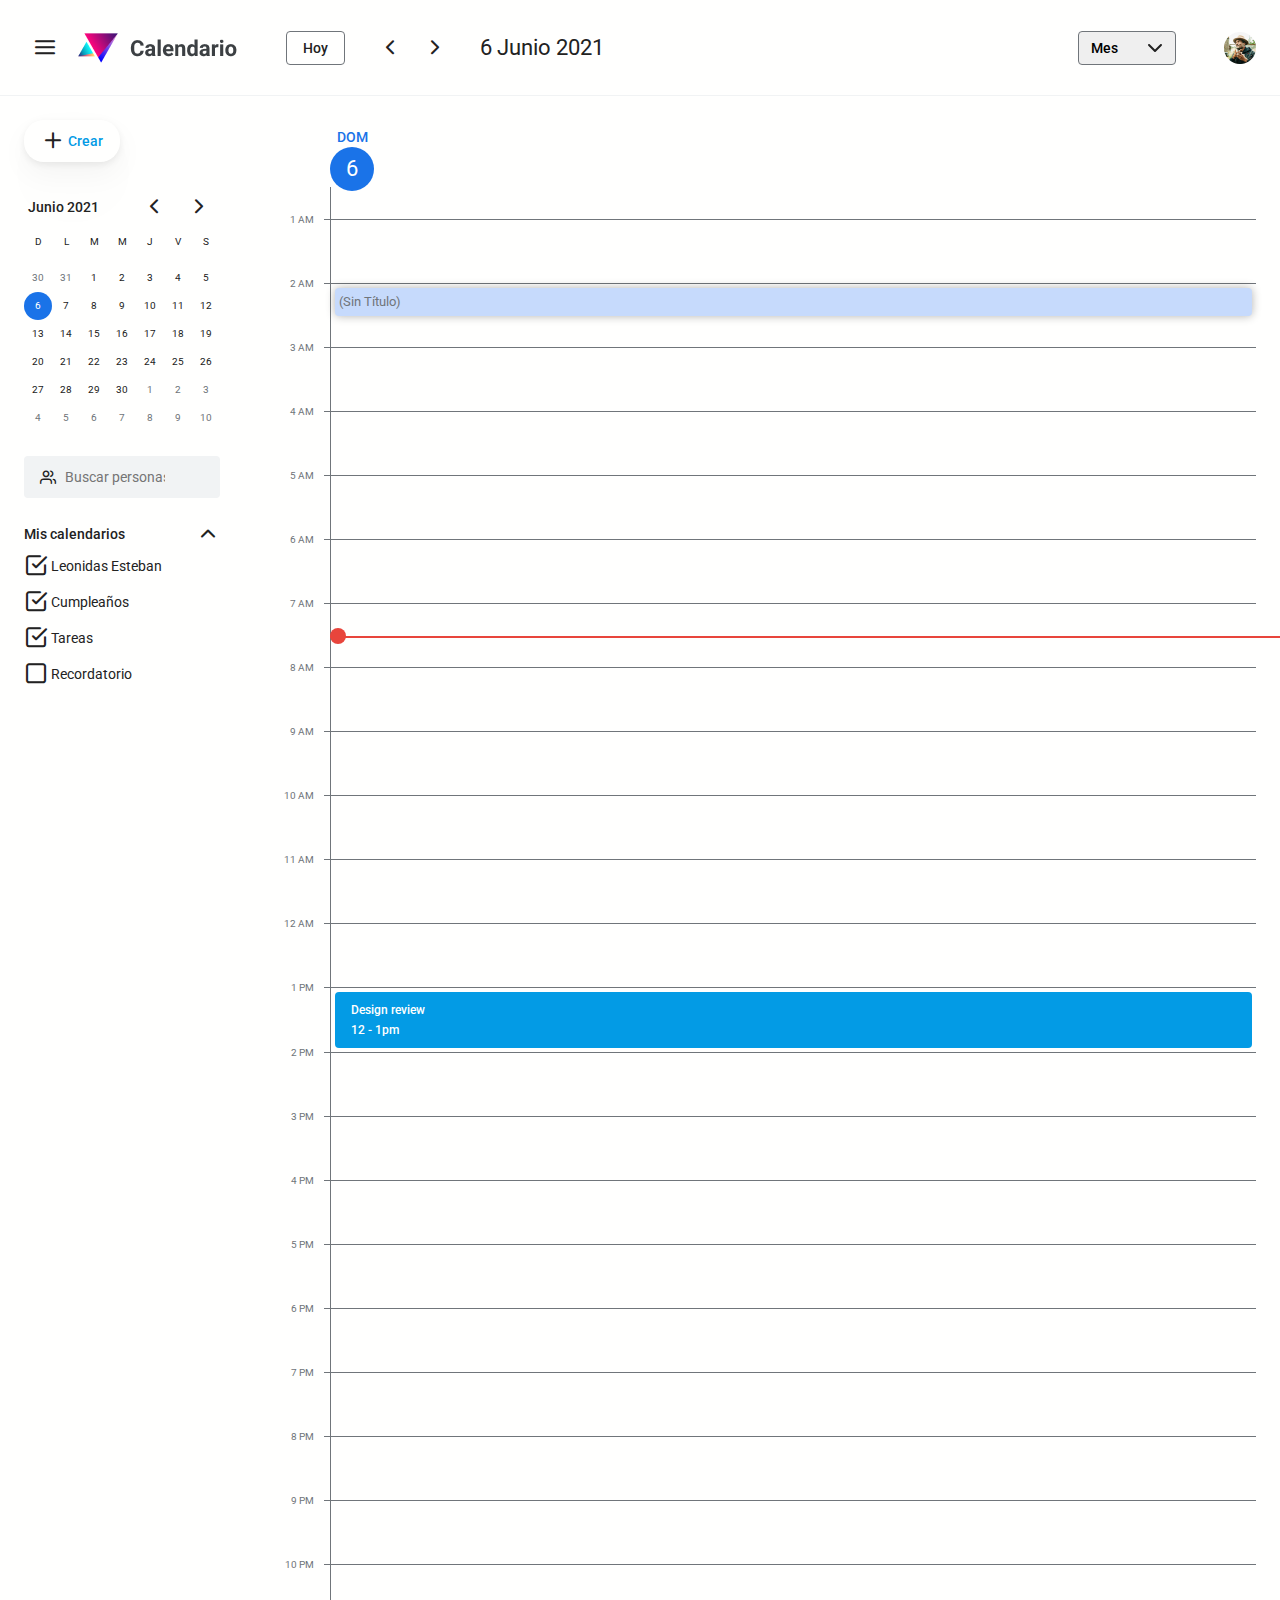
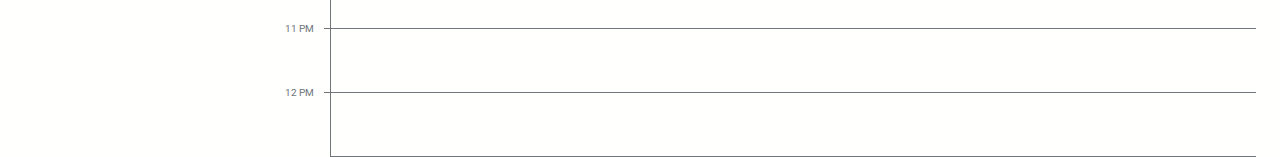
==== html/domingo.html @ 1898d638 "Calendar day" ====
<!DOCTYPE html>
<html lang="es">

<head>
  <meta charset="UTF-8">
  <meta http-equiv="X-UA-Compatible" content="IE=edge">
  <meta name="viewport" content="width=device-width, initial-scale=1.0">
  <link rel="stylesheet" href="../css/index.css">
  <link rel="preconnect" href="https://fonts.googleapis.com">
  <link rel="preconnect" href="https://fonts.gstatic.com" crossorigin>
  <link href="https://fonts.googleapis.com/css2?family=Roboto:wght@400;500&display=swap" rel="stylesheet">
  <title>Google Calendar</title>
</head>

<body>
  <div class="page">
    <header class="header">
      <div class="header-primary">
        <div class="header-logo">
          <button class="button is-compact">
            <i class="icon-hamburguerButton"></i>
          </button>
          <a href="/" aria-current="page" aria-label="Calendar" tabindex="-1">
            <img src="../image/logo.png" alt="Logotipo">
          </a>
        </div>
        <div class="calendarStatus">
          <button class="button is-secondary">Hoy</button>
          <span class="calendarStatus-navigation">
            <a href="#" class="button is-compact" aria-label="Semana anterior">
              <i class="icon-chevronLeft" aria-hidden="true"></i>
            </a>
            <a href="#" class="button is-compact" aria-label="Siguiente semana">
              <i class="icon-chevronRight" aria-hidden="true"></i>
            </a>
          </span>
          <time class="calendarStatus-date" datetime="06-06-2021">6 Junio 2021</time>
        </div>
      </div>
      <div class="header-secondary">
        <select class="select" name="" id="">
          <option value="" selected>Mes</option>
          <option value="">Semana</option>
        </select>
        <a href="#user">
          <img src="../image/user.png" alt="Usuario">
        </a>
      </div>
    </header>
    <div class="sidebar">
      <button class="button is-rounded is-shadowed">
        <i class="icon-plus"></i>
        <span>Crear</span>
      </button>
      <div class="miniCalendar" aria-label="Calendario de navegación">
        <div class="miniCalendar-status">
          <time class="miniCalendar-date" datetime="2021-06m">Junio 2021</time>
          <div class="miniCalendar-navigation">
            <a class="button is-compact" href="#prevMonth" aria-label="Mes anterior">
              <i class="icon-chevronLeft" aria-hidden="true"></i>
            </a>
            <a class="button is-compact" href="#nextMonth" aria-label="Mes siguiente">
              <i class="icon-chevronRight" aria-hidden="true"></i>
            </a>
          </div>
        </div>
        <div class="miniCalendar-header">
          <span class="miniCalendar-weekDay">D</span>
          <span class="miniCalendar-weekDay">L</span>
          <span class="miniCalendar-weekDay">M</span>
          <span class="miniCalendar-weekDay">M</span>
          <span class="miniCalendar-weekDay">J</span>
          <span class="miniCalendar-weekDay">V</span>
          <span class="miniCalendar-weekDay">S</span>
        </div>
        <div class="miniCalendar-month">
          <div class="miniCalendar-monthDay is-inactive">30</div>
          <div class="miniCalendar-monthDay is-inactive">31</div>
          <div class="miniCalendar-monthDay">1</div>
          <div class="miniCalendar-monthDay">2</div>
          <div class="miniCalendar-monthDay">3</div>
          <div class="miniCalendar-monthDay">4</div>
          <div class="miniCalendar-monthDay">5</div>
          <div class="miniCalendar-monthDay is-selected">6</div>
          <div class="miniCalendar-monthDay">7</div>
          <div class="miniCalendar-monthDay">8</div>
          <div class="miniCalendar-monthDay">9</div>
          <div class="miniCalendar-monthDay">10</div>
          <div class="miniCalendar-monthDay">11</div>
          <div class="miniCalendar-monthDay">12</div>
          <div class="miniCalendar-monthDay">13</div>
          <div class="miniCalendar-monthDay">14</div>
          <div class="miniCalendar-monthDay">15</div>
          <div class="miniCalendar-monthDay">16</div>
          <div class="miniCalendar-monthDay">17</div>
          <div class="miniCalendar-monthDay">18</div>
          <div class="miniCalendar-monthDay">19</div>
          <div class="miniCalendar-monthDay">20</div>
          <div class="miniCalendar-monthDay">21</div>
          <div class="miniCalendar-monthDay">22</div>
          <div class="miniCalendar-monthDay">23</div>
          <div class="miniCalendar-monthDay">24</div>
          <div class="miniCalendar-monthDay">25</div>
          <div class="miniCalendar-monthDay">26</div>
          <div class="miniCalendar-monthDay">27</div>
          <div class="miniCalendar-monthDay">28</div>
          <div class="miniCalendar-monthDay">29</div>
          <div class="miniCalendar-monthDay">30</div>
          <div class="miniCalendar-monthDay is-inactive">1</div>
          <div class="miniCalendar-monthDay is-inactive">2</div>
          <div class="miniCalendar-monthDay is-inactive">3</div>
          <div class="miniCalendar-monthDay is-inactive">4</div>
          <div class="miniCalendar-monthDay is-inactive">5</div>
          <div class="miniCalendar-monthDay is-inactive">6</div>
          <div class="miniCalendar-monthDay is-inactive">7</div>
          <div class="miniCalendar-monthDay is-inactive">8</div>
          <div class="miniCalendar-monthDay is-inactive">9</div>
          <div class="miniCalendar-monthDay is-inactive">10</div>
        </div>
      </div>
      <form class="search" role="search" aria-label="Buscar personas">
        <i class="icon-users" aria-hidden="true"></i>
        <input type="search" placeholder="Buscar personas">
      </form>
      <div class="calendars">
        <div class="calendars-header">
          <span>Mis calendarios</span>
          <i class="icon-chevronUp"></i>
        </div>
        <div class="calendars-list">
          <div class="calendars-check">
            <i class="icon-checkSquare"></i>
            <span>Leonidas Esteban</span>
          </div>
          <div class="calendars-check">
            <i class="icon-checkSquare"></i>
            <span>Cumpleaños</span>
          </div>
          <div class="calendars-check">
            <i class="icon-checkSquare"></i>
            <span>Tareas</span>
          </div>
          <div class="calendars-check">
            <i class="icon-check"></i>
            <span>Recordatorio</span>
          </div>
        </div>
      </div>
    </div>
    <main class="calendar">
      <div class="currentTime line"></div>
      <div class="calendar-day">
        <span></span>
        <h2 class="calendarDay is-selected">
          <a href="#" aria-label="Domingo 6 de Junio">
            <time datetime="2021-06-10">
              <span>DOM</span> <br>
              <span>6</span>
            </time>
          </a>
        </h2>
        <span class="hourCell">1 AM</span>
        <div class="taskCell"></div>
        <span class="hourCell">2 AM</span>
        <div class="taskCell is-active"></div>
        <span class="hourCell">3 AM</span>
        <div class="taskCell"></div>
        <span class="hourCell">4 AM</span>
        <div class="taskCell"></div>
        <span class="hourCell">5 AM</span>
        <div class="taskCell">
        </div>
        <span class="hourCell">6 AM</span>
        <div class="taskCell"></div>
        <span class="hourCell">7 AM</span>
        <div class="taskCell"></div>
        <span class="hourCell">8 AM</span>
        <div class="taskCell"></div>
        <span class="hourCell">9 AM</span>
        <div class="taskCell">

        </div>
        <span class="hourCell">10 AM</span>
        <div class="taskCell"></div>
        <span class="hourCell">11 AM</span>
        <div class="taskCell"></div>
        <span class="hourCell">12 AM</span>
        <div class="taskCell"></div>
        <span class="hourCell">1 PM</span>
        <div class="taskCell">
          <div tabindex="0" class="task tasks" aria-label="de 12:00 a 13:00, Design review">
            <p>Design review</p>
            <p>
              <time datetime="13:00">12<time> - <time datetime="14:00">1pm</time>
            </p>
          </div>
        </div>
        <span class="hourCell">2 PM</span>
        <div class="taskCell"></div>
        <span class="hourCell">3 PM</span>
        <div class="taskCell"></div>
        <span class="hourCell">4 PM</span>
        <div class="taskCell"></div>
        <span class="hourCell">5 PM</span>
        <div class="taskCell"></div>
        <span class="hourCell">6 PM</span>
        <div class="taskCell"></div>
        <span class="hourCell">7 PM</span>
        <div class="taskCell"></div>
        <span class="hourCell">8 PM</span>
        <div class="taskCell"></div>
        <span class="hourCell">9 PM</span>
        <div class="taskCell"></div>
        <span class="hourCell">10 PM</span>
        <div class="taskCell"></div>
        <span class="hourCell">11 PM</span>
        <div class="taskCell"></div>
        <span class="hourCell">12 PM</span>
        <div class="taskCell"></div>
      </div>
    </main>
    <dialog class="modal">
      <form action="" class="createTask">
        <div class="input is-outstanding">
          <div class="input-body">
            <input name="title" type="text" placeholder="Añadir un titulo" required>
          </div>
        </div>
        <div class="input">
          <i class="icon-clock"></i>
          <div class="input-body">
            <input type="date" name="date" required>
            <input type="time" name="time-start" required>
            <input type="time" name="time-end" required>
          </div>
        </div>

        <div class="input">
          <i class="icon-users"></i>
          <div class="input-body">
            <input type="text" list="guests" name="guests" placeholder="Agregar invitados" required>
            <datalist id="guests">
              <option value="Leonidas"></option>
              <option value="Carlos"></option>
              <option value="Miguel"></option>
              <option value="Sandra"></option>
              <option value="Cristopher"></option>
            </datalist>
          </div>
        </div>
        <div class="input">
          <i class="icon-gps"></i>
          <div class="input-body">
            <input type="text" name="location" placeholder="Agregar ubicación" required>
          </div>
        </div>
        <div class="input">
          <i class="icon-text"></i>
          <div class="input-body">
            <input type="file" multiple>
          </div>
        </div>
        <div class="input">
          <i class="icon-text"></i>
          <div class="input-body">
            <textarea name="description" placeholder="Agregar descripcion" id="" cols="40" rows="2"></textarea>
          </div>
        </div>
      </form>
      <div class="modal-actions">
        <button id="close-modal" class="button">
          Cancelar
        </button>
        <button class="button is-primary">
          Guardar
        </button>
      </div>
    </dialog>
  </div>
  <script src="../js/app.js" type="module"></script>
</body>

</html>
---- css/index.css ----
@import "./global.css";
@import "./icon.css";
@import "./page.css";
@import "./calendar.css";
@import "./button.css";
@import "./select.css";
@import "./calendar-status.css";
@import "./header.css";
@import "./sidebar.css";
@import "./modal.css";
@import "./input.css";
@import "./create-task.css";
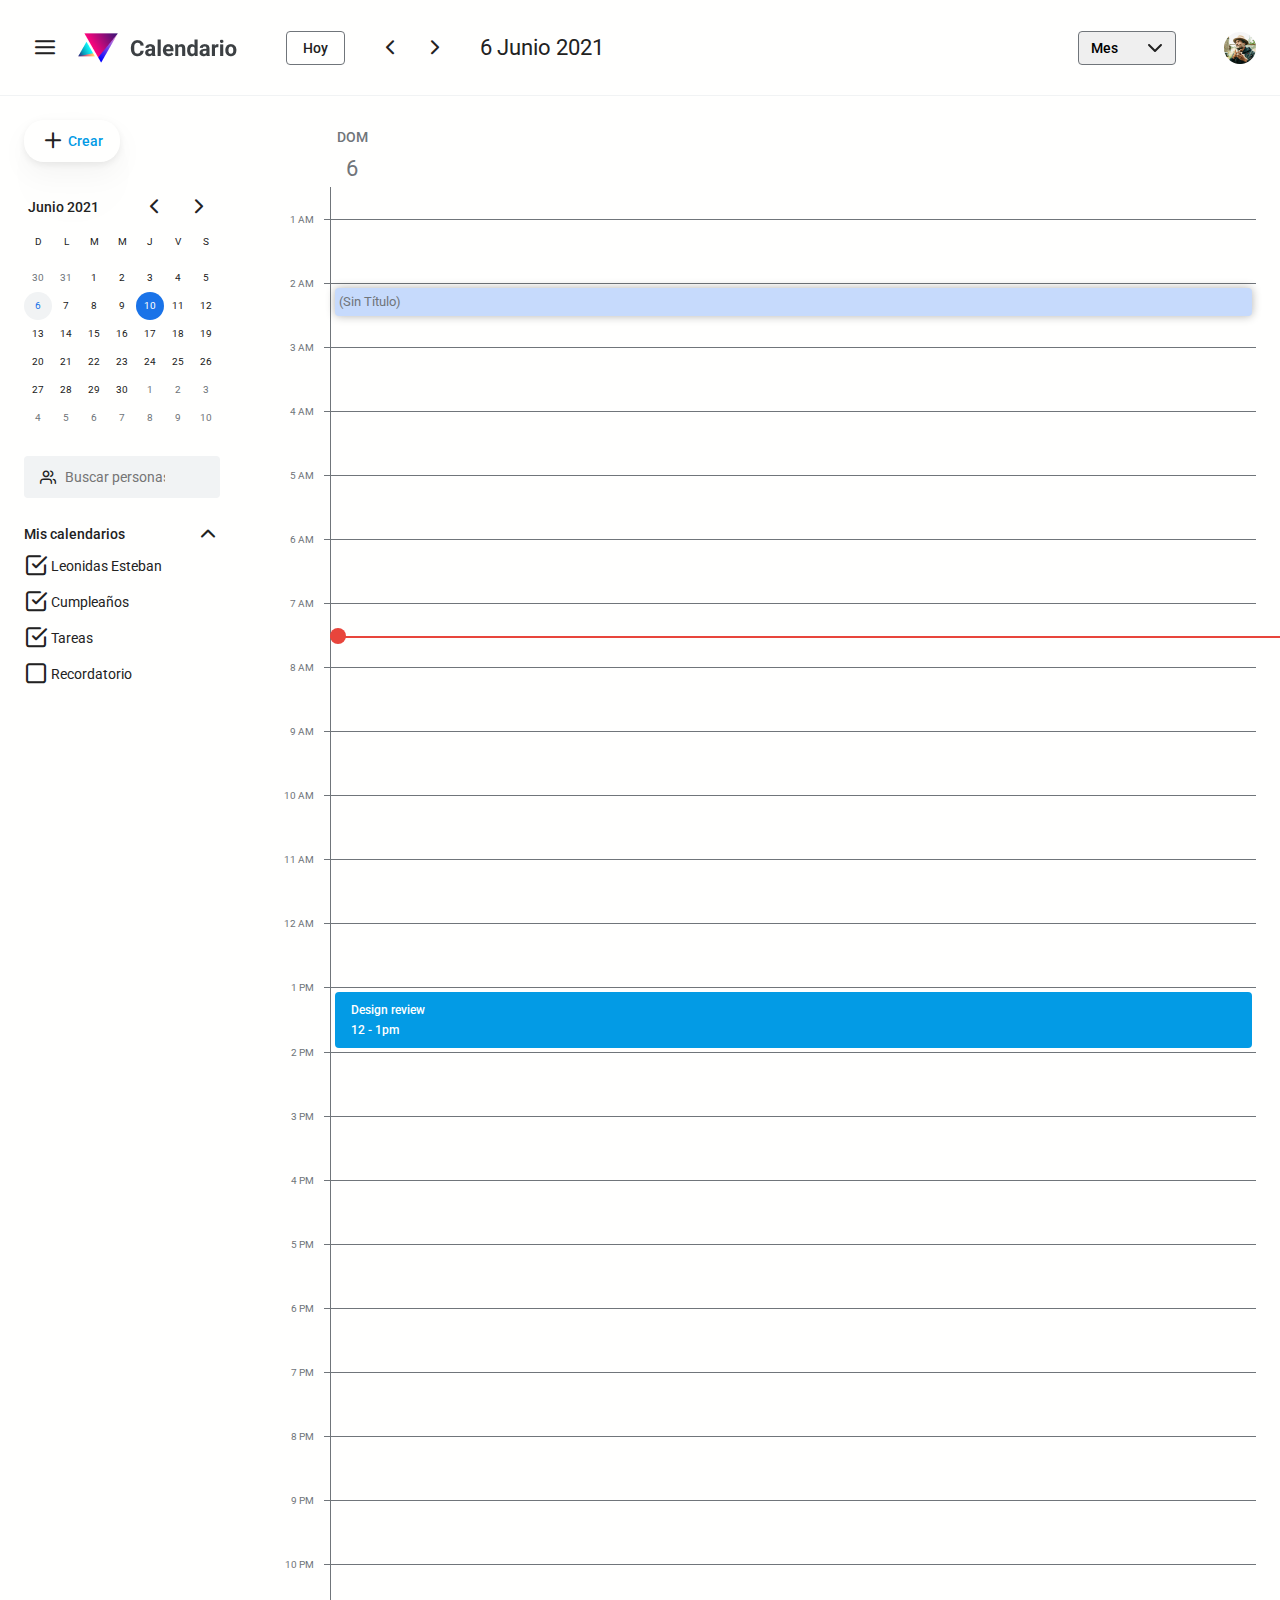
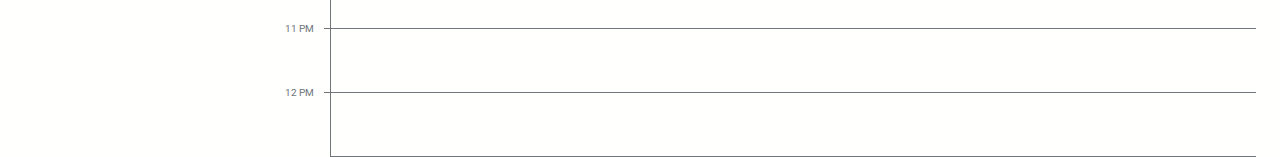
==== commit 1f8d064d: "Terminado (posibles cambios)" ====
--- a/html/domingo.html
+++ b/html/domingo.html
@@ -20,7 +20,7 @@
           <button class="button is-compact">
             <i class="icon-hamburguerButton"></i>
           </button>
-          <a href="/" aria-current="page" aria-label="Calendar" tabindex="-1">
+          <a href="../index.html" aria-current="page" aria-label="Calendar" tabindex="-1">
             <img src="../image/logo.png" alt="Logotipo">
           </a>
         </div>
@@ -81,11 +81,11 @@
           <div class="miniCalendar-monthDay">3</div>
           <div class="miniCalendar-monthDay">4</div>
           <div class="miniCalendar-monthDay">5</div>
-          <div class="miniCalendar-monthDay is-selected">6</div>
+          <div class="miniCalendar-monthDay is-today">6</div>
           <div class="miniCalendar-monthDay">7</div>
           <div class="miniCalendar-monthDay">8</div>
           <div class="miniCalendar-monthDay">9</div>
-          <div class="miniCalendar-monthDay">10</div>
+          <div class="miniCalendar-monthDay is-selected">10</div>
           <div class="miniCalendar-monthDay">11</div>
           <div class="miniCalendar-monthDay">12</div>
           <div class="miniCalendar-monthDay">13</div>
@@ -151,13 +151,13 @@
       <div class="currentTime line"></div>
       <div class="calendar-day">
         <span></span>
-        <h2 class="calendarDay is-selected">
-          <a href="#" aria-label="Domingo 6 de Junio">
+        <h2 class="calendarDay today">
+          <div href="#" aria-label="Domingo 6 de Junio">
             <time datetime="2021-06-10">
               <span>DOM</span> <br>
               <span>6</span>
             </time>
-          </a>
+          </div>
         </h2>
         <span class="hourCell">1 AM</span>
         <div class="taskCell"></div>
